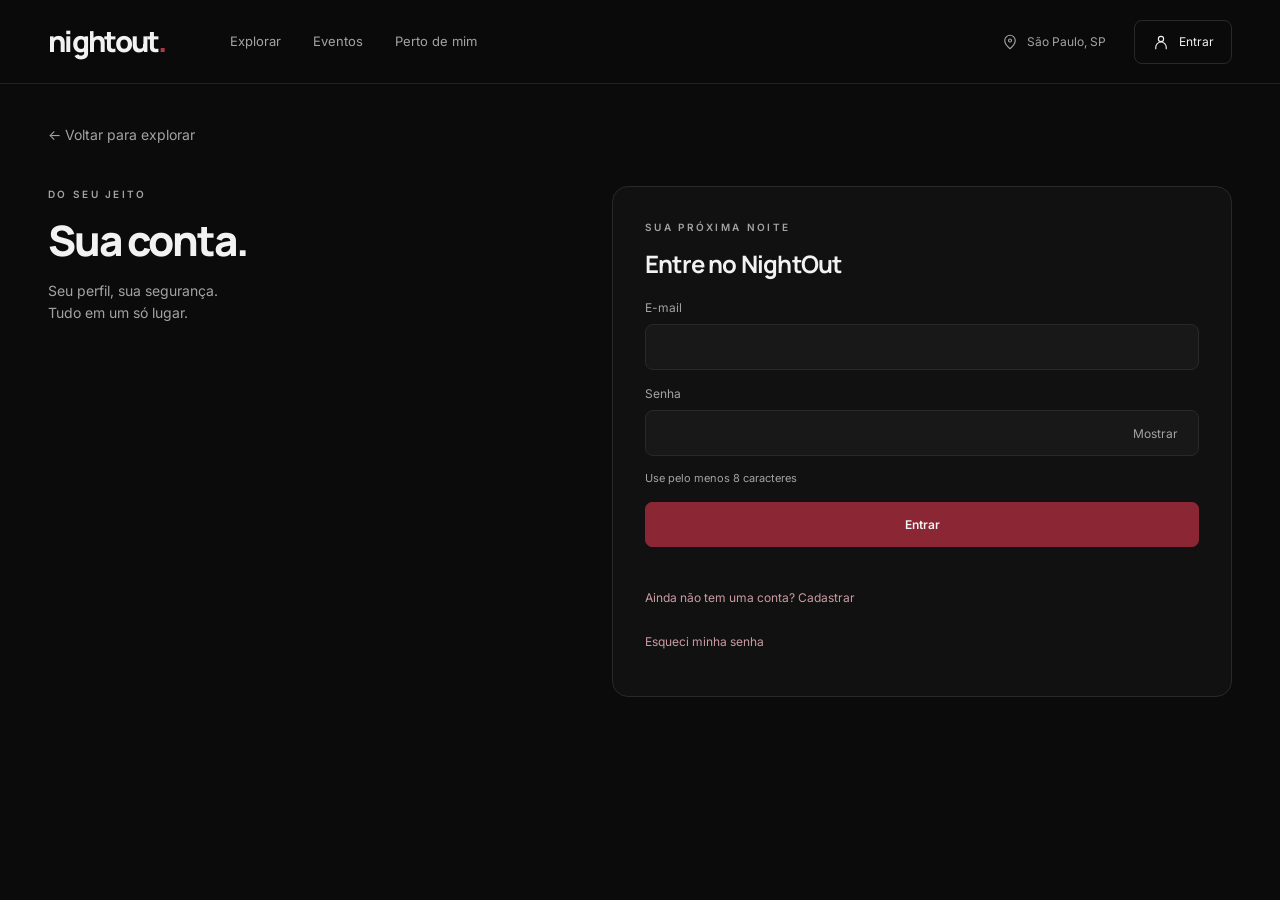
==== conta.html @ 7b86a0b1 "login(toTest)" ====
<!DOCTYPE html>
<html lang="pt-BR">
<head>
    <meta charset="UTF-8">
    <meta name="viewport" content="width=device-width, initial-scale=1.0">
    <title>Minha conta — NightOut</title>
    <link rel="preconnect" href="https://fonts.googleapis.com">
    <link rel="preconnect" href="https://fonts.gstatic.com" crossorigin>
    <link href="https://fonts.googleapis.com/css2?family=Inter:wght@400;500;600&family=Manrope:wght@500;600;700;800&display=swap" rel="stylesheet">
    <link rel="icon" type="image/svg+xml" href="/assets/favicon.svg">
    <link rel="stylesheet" href="/styles/styles.css">
    <link rel="stylesheet" href="/styles/auth.css">
    <script defer src="/js/components.js"></script>
    <script defer src="/js/account-navigation.js"></script>
    <script defer src="/js/auth.js"></script>
    <script defer src="/js/recovery.js"></script>
    <script defer src="/js/account-settings.js"></script>
</head>
<body data-settings-page>
    <header id="header"></header>
    <main class="settings-page container">
        <a class="settings-home" href="/">← Voltar para explorar</a>
        <div class="settings-layout">
            <aside><span class="eyebrow">DO SEU JEITO</span><h1>Sua conta.</h1><p>Seu perfil, sua segurança.<br>Tudo em um só lugar.</p></aside>
            <section class="settings-card" aria-labelledby="account-title"><div class="account-content"></div></section>
        </div>
    </main>
    <dialog id="account-dialog" aria-label="Conta"></dialog>
</body>
</html>
---- styles/styles.css ----
:root{
    color-scheme:dark;
    --bg:#0b0b0b;
    --secondary:#121212;
    --card:#181818;
    --hover:#1f1f1f;
    --border:#292929;
    --text:#f2f2f2;
    --muted:#a3a3a3;
    --dim:#737373;
    --wine:#8b2635;
    --wine-dark:#6e1e2e;
    --accent:#b03a48;
    --heading:Manrope,Arial,sans-serif;
    --body:Inter,Arial,sans-serif}

*{
    box-sizing:border-box
}
html{
    scroll-behavior:smooth;
    scroll-padding-top:100px
}
body{
    margin:0;
    background:var(--bg);
    color:var(--text);
    font:14px/1.6 var(--body)
}
button,input,select{
    font:inherit
}
button,a{
    touch-action:manipulation;
    -webkit-tap-highlight-color:transparent
}
button{
    cursor:pointer;
    color:inherit;
    border:0;
    background:none
}
button:disabled{
    cursor:default;
    opacity:.5
}
a{
    color:inherit;
    text-decoration:none
}
button,a{
    transition:background .2s,color .2s,transform .2s,border-color .2s
}
button:focus-visible,a:focus-visible,input:focus-visible,select:focus-visible{
    outline:2px solid #c77480;
    outline-offset:4px
}
h1,h2,h3,p{
    margin:0
}
h1,h2,h3{
    font-family:var(--heading)
}
img{
    display:block;
    object-fit:cover;
    max-width:100%
}
svg{
    flex-shrink:0;
    vertical-align:middle
}
.container{
    width:min(1240px,calc(100% - 96px));
    margin-inline:auto
}
.skip{
    position:fixed;
    top:-100px;
    z-index:100;
    padding:12px;
    background:var(--wine)
}
.skip:focus{
    top:10px
}
.sr-only{
    position:absolute;
    width:1px;
    height:1px;
    padding:0;
    overflow:hidden;
    clip:rect(0,0,0,0)
}
[hidden]{
    display:none!important
}
header{
    height:84px;
    border-bottom:1px solid #222;
    background:#0b0b0bf5;
    position:sticky;
    top:0;
    z-index:10
}
.header-inner{
    height:100%;
    display:flex;
    align-items:center;
    gap:64px
}
.logo{
    font-family:var(--heading);
    font-weight:800;
    letter-spacing:-1.7px;
    font-size:29px;
    line-height:1
}
.logo>span{
    color:var(--accent)
}
nav{
    display:flex;
    align-self:stretch;
    gap:32px
}
nav a{
    position:relative;
    display:flex;
    align-items:center;
    color:var(--muted);
    font-size:13px
}
nav a.active,nav a:hover{
    color:var(--text)
}
nav a.active:after{
    content:'';
    position:absolute;
    bottom:0;
    left:0;
    right:0;
    height:2px;
    background:var(--wine)
}
.header-right{
    margin-left:auto;
    display:flex;
    align-items:center;
    gap:28px
}
.city{
    display:flex;
    gap:8px;
    align-items:center;
    color:var(--muted);
    font-size:12px
}
.login{
    display:flex;
    gap:9px;
    align-items:center;
    font-size:12px;
    border:1px solid var(--border);
    padding:10px 17px;
    border-radius:8px;
    min-height:44px
}
.hero{
    position:relative;
    display:grid;
    grid-template-columns:1.15fr 1fr;
    min-height:465px;
    align-items:center;
    padding-block:58px 56px;
    gap:38px
}
.hero-copy{
    z-index:1
}
.eyebrow{
    font-size:10px;
    font-weight:600;
    letter-spacing:2.3px;
    color:var(--muted);
    display:flex;
    align-items:center;
    gap:10px
}
h1{
    font-size:clamp(36px,3.65vw,54px);
    line-height:1.18;
    letter-spacing:-2px;
    font-weight:800;
    margin:23px 0 18px
}
h1 em{
    color:#bd7a85;
    font-style:normal
}
.hero-copy>p{
    color:var(--muted);
    font-size:14px;
    line-height:1.8
}
.search-bar{
    display:flex;
    align-items:center;
    gap:13px;
    border:1px solid #363030;
    background:var(--card);
    border-radius:10px;
    padding:7px 7px 7px 17px;
    margin-top:29px;
    position:relative;
    width:calc(100% + 45px)
}
.search-bar>span{
    color:var(--dim)
}
.search-bar input{
    width:100%;
    min-width:0;
    background:none;
    border:0;
    color:var(--text);
    outline-offset:0;
    font-size:12px
}
.search-bar input::placeholder{
    color:var(--muted)
}
.primary{
    display:inline-flex;
    align-items:center;
    justify-content:center;
    gap:18px;
    padding:12px 19px;
    border:1px solid var(--wine);
    border-radius:7px;
    min-height:44px;
    font-weight:600;
    font-size:12px;
    white-space:nowrap;
    background:var(--wine)
}
.primary:hover:not(:disabled){
    background:var(--accent);
    border-color:var(--accent)
}
.quick-filters{
    display:flex;
    gap:7px;
    margin-top:14px;
    overflow-x:auto;
    scrollbar-width:thin
}
.chip{
    border:1px solid var(--border);
    border-radius:6px;
    color:var(--muted);
    font-size:11px;
    min-height:35px;
    padding:6px 12px;
    white-space:nowrap
}
.chip:hover{
    background:var(--hover);
    color:var(--text)
}
.chip.selected{
    background:#6e1e2e55;
    border-color:#6e1e2e;
    color:#efd9dd
}
.hero-art{
    position:relative;
    height:344px;
    align-self:center;
    overflow:hidden;
    border-radius:4px 12px 12px 4px
}
.hero-art>img{
    width:100%;
    height:100%;
    filter:saturate(.45) brightness(.57);
    object-position:60% 50%
}
.hero-art:after{
    content:'';
    position:absolute;
    inset:0;
    background:linear-gradient(90deg,#0b0b0b,transparent 45%),linear-gradient(0deg,#0b0b0bd9,transparent 50%)
}
.photo-caption{
    position:absolute;
    bottom:29px;
    right:24px;
    font-size:9px;
    letter-spacing:1.7px;
    z-index:1
}
.photo-caption:before{
    content:'';
    display:inline-block;
    width:5px;
    height:5px;
    border-radius:50%;
    background:var(--accent);
    margin-right:8px
}
.photo-top{
    position:absolute;
    right:20px;
    top:18px;
    font-size:8px;
    letter-spacing:2px;
    color:#b7b1ae;
    z-index:1
}
.section{
    padding-top:42px;
    margin-bottom:14px;
    scroll-margin-top:12px
}
.events-section{
    border-top:1px solid var(--border);
    padding-top:33px
}
.section-header{
    display:flex;
    align-items:center;
    justify-content:space-between;
    gap:20px;
    margin-bottom:25px
}
h2{
    font-size:24px;
    letter-spacing:-.8px;
    font-weight:700
}
.section-header p{
    color:var(--muted);
    font-size:12px;
    margin-top:4px
}
.section-label{
    color:var(--dim);
    font-size:9px;
    letter-spacing:1.6px
}
.live-label{
    display:flex;
    align-items:center;
    gap:8px;
    font-size:9px;
    letter-spacing:1.5px;
    color:#bba7aa
}
.live-label>i{
    width:5px;
    height:5px;
    border-radius:50%;
    background:var(--accent)
}
.live-label small{
    font-size:8px;
    letter-spacing:.6px;
    color:var(--dim);
    margin-left:5px
}
.toolbar{
    display:flex;
    align-items:center;
    justify-content:space-between;
    margin-top:-4px;
    margin-bottom:22px;
    gap:15px
}
.categories{
    display:flex;
    gap:7px;
    overflow-x:auto
}
.category{
    font-size:12px;
    color:var(--muted);
    padding:9px 16px;
    border-radius:6px;
    white-space:nowrap;
    min-height:40px
}
.category.selected{
    background:#242424;
    color:var(--text)
}
.category:hover{
    color:var(--text)
}
.filter-toggle{
    display:flex;
    align-items:center;
    gap:8px;
    border:1px solid var(--border);
    border-radius:7px;
    padding:0 13px;
    white-space:nowrap;
    min-height:38px;
    color:var(--muted);
    font-size:12px
}
.filter-panel{
    display:flex;
    gap:16px;
    flex-wrap:wrap;
    background:var(--secondary);
    padding:20px;
    border:1px solid var(--border);
    border-radius:10px;
    margin-bottom:22px
}
.filter-panel label{
    display:flex;
    flex-direction:column;
    gap:6px;
    color:var(--muted);
    font-size:12px;
    flex:1 1 160px
}
.filter-panel select{
    min-height:42px;
    background:var(--card);
    border:1px solid var(--border);
    border-radius:6px;
    color:var(--text);
    padding:8px;
    width:100%
}
.filter-panel label.check{
    flex-direction:row;
    align-items:center;
    flex-basis:200px
}
.check input{
    accent-color:var(--wine);
    width:17px;
    height:17px
}
.filter-panel>button{
    min-height:44px;
    font-size:12px
}
.event-grid{
    display:grid;
    grid-template-columns:repeat(4,minmax(0,1fr));
    gap:20px
}
.event-card{
    background:var(--card);
    border:1px solid var(--border);
    border-radius:12px;
    overflow:hidden;
    transition:transform .2s,background .2s
}
.event-card:hover{
    transform:translateY(-4px);
    background:var(--hover)
}
.card-image{
    width:100%;
    height:176px;
    position:relative;
    display:block;
    padding:0;
    overflow:hidden;
    text-align:left
}
.card-image:after{
    content:'';
    position:absolute;
    inset:0;
    background:linear-gradient(transparent 50%,#0009)
}
.card-image img{
    width:100%;
    height:100%;
    filter:saturate(.5) brightness(.77);
    transition:transform .25s
}
.event-card:hover .card-image img{
    transform:scale(1.035)
}
.badge{
    position:absolute;
    top:12px;
    left:12px;
    display:inline-flex;
    gap:6px;
    align-items:center;
    background:#101010e6;
    border:1px solid #ffffff19;
    border-radius:4px;
    padding:4px 7px;
    font-size:8px;
    font-weight:600;
    letter-spacing:.6px;
    text-transform:uppercase;
    z-index:1
}
.badge>i{
    width:4px;
    height:4px;
    background:#b17b83;
    border-radius:50%
}
.badge.wine{
    background:var(--wine-dark)
}
.image-category{
    position:absolute;
    bottom:12px;
    left:16px;
    color:#dedada;
    font-size:9px;
    z-index:1
}
.card-body{
    padding:17px 17px 0
}
.venue-line{
    display:flex;
    justify-content:space-between;
    gap:4px;
    color:var(--muted);
    font-size:10px
}
.venue-line>span{
    color:var(--dim);
    white-space:nowrap
}
.card-body h3{
    font-size:16px;
    letter-spacing:-.4px;
    margin:6px 0 3px;
    line-height:1.4
}
.card-body h3 button{
    padding:0;
    text-align:left;
    font:inherit
}
.card-location{
    color:var(--muted);
    font-size:11px
}
.card-time,.card-artist{
    color:var(--muted);
    display:flex;
    align-items:center;
    gap:7px;
    font-size:10px;
    margin-top:14px
}
.card-time svg,.card-artist svg{
    width:13px;
    height:13px;
    color:var(--dim)
}
.card-artist{
    margin-top:7px;
    color:#c5c5c5
}
.card-bottom{
    display:flex;
    justify-content:space-between;
    align-items:center;
    gap:8px;
    margin:21px 0 15px
}
.occupancy{
    display:flex;
    gap:7px;
    align-items:center;
    font-size:9px;
    color:var(--muted)
}
.bars{
    display:flex;
    gap:3px;
    align-items:flex-end;
    height:11px
}
.bars i{
    width:3px;
    height:5px;
    background:#363636;
    border-radius:1px
}
.bars i:nth-child(2){
    height:7px
}
.bars i:nth-child(3){
    height:9px
}
.bars i:nth-child(4){
    height:11px
}
.bars .filled{
    background:#a17b81
}
.price{
    font-size:14px;
    font-weight:600;
    text-align:right
}
.price small{
    display:block;
    font-size:8px;
    color:var(--dim);
    font-weight:400
}
.card-action{
    display:flex;
    width:100%;
    align-items:center;
    justify-content:space-between;
    min-height:45px;
    border-top:1px solid var(--border);
    color:#cc9ba3;
    font-size:10px;
    font-weight:500
}
.card-action:hover{
    color:var(--text)
}
.card-action svg{
    width:15px
}
.muted-event .card-image{
    opacity:.5
}
.empty-state{
    grid-column:1/-1;
    padding:60px 20px;
    text-align:center;
    border:1px dashed var(--border);
    border-radius:12px;
    color:var(--muted)
}
.empty-state h3{
    color:var(--text);
    margin:12px
}
.empty-state button{
    margin-top:20px
}
.nearby-grid{
    display:grid;
    grid-template-columns:repeat(3,minmax(0,1fr));
    gap:16px
}
.nearby-card{
    display:flex;
    gap:15px;
    text-align:left;
    border:1px solid var(--border);
    background:var(--secondary);
    padding:12px;
    border-radius:10px;
    align-items:center
}
.nearby-card:hover{
    background:var(--hover);
    transform:translateY(-3px)
}
.nearby-card>img{
    width:83px;
    height:105px;
    border-radius:6px;
    filter:saturate(.45) brightness(.8)
}
.nearby-content{
    display:flex;
    flex-direction:column;
    min-width:0;
    flex:1
}
.nearby-top{
    display:flex;
    align-items:center;
    justify-content:space-between;
    font-size:9px;
    color:var(--muted);
    gap:6px
}
.nearby-top small{
    font-size:8px;
    color:#c3919a
}
.nearby-content strong{
    font:700 13px var(--heading);
    margin:7px 0 4px
}
.nearby-content>span:nth-of-type(2){
    font-size:9px;
    color:var(--muted)
}
.nearby-content b{
    font-size:11px;
    margin-top:8px;
    font-weight:500
}
.nearby-card>svg{
    width:13px;
    color:var(--dim)
}
.location-note{
    color:var(--dim);
    font-size:9px;
    margin-top:12px
}
#upcoming-list{
    border-top:1px solid var(--border)
}
.upcoming-row{
    display:flex;
    gap:25px;
    align-items:center;
    width:100%;
    padding:20px 8px;
    text-align:left;
    border-bottom:1px solid var(--border)
}
.upcoming-row:hover{
    background:var(--secondary)
}
.date-block{
    width:45px;
    flex-shrink:0;
    display:flex;
    flex-direction:column;
    align-items:center;
    line-height:1.3;
    border-left:2px solid var(--wine-dark);
    padding-left:10px
}
.date-block small{
    font-size:8px;
    letter-spacing:1px;
    color:var(--muted)
}
.date-block strong{
    font:700 24px var(--heading)
}
.upcoming-row>img{
    height:59px;
    width:82px;
    border-radius:6px;
    filter:saturate(.45) brightness(.8)
}
.upcoming-name{
    display:flex;
    flex-direction:column;
    gap:5px;
    flex:1
}
.upcoming-name strong{
    font:700 14px var(--heading)
}
.upcoming-name>span{
    font-size:11px;
    color:var(--muted)
}
.upcoming-artist{
    width:25%;
    font-size:11px;
    color:var(--muted)
}
.upcoming-price{
    text-align:right;
    font-size:13px;
    min-width:90px;
    margin-right:20px
}
.upcoming-price small{
    display:block;
    font-size:9px;
    color:var(--dim);
    margin-top:4px
}
.upcoming-row>svg{
    color:var(--muted);
    width:16px
}
.artist-grid{
    display:grid;
    grid-template-columns:repeat(5,1fr);
    gap:26px;
    padding-top:6px
}
.artist-card{
    display:flex;
    flex-direction:column;
    align-items:center;
    padding:0 0 10px
}
.artist-card img{
    width:112px;
    height:112px;
    border-radius:50%;
    filter:grayscale(1) brightness(.75);
    margin-bottom:17px;
    border:1px solid var(--border);
    transition:filter .2s,transform .2s
}
.artist-card:hover img{
    filter:grayscale(.3);
    transform:translateY(-3px)
}
.artist-card strong{
    font:600 12px var(--heading);
    text-align:center
}
.artist-card>span{
    font-size:10px;
    color:var(--dim);
    margin-top:4px
}
#footer{
    position:relative;
    padding-top:32px
}
#footer::before{
    content:'';
    position:absolute;
    top:32px;
    left:0;
    width:100%;
    border-top:1px solid #363636
}
.footer-top{
    display:flex;
    align-items:center;
    gap:25px;
    padding:37px 0 26px
}
.footer-top .logo{
    font-size:22px
}
.footer-top>span{
    font-size:10px;
    color:var(--dim)
}
.footer-top>a:last-child{
    margin-left:auto;
    font-size:10px;
    color:var(--muted)
}
.footer-top svg{
    width:13px;
    margin-left:9px
}
.footer-bottom{
    display:flex;
    justify-content:space-between;
    gap:15px;
    padding:0 0 27px;
    color:var(--dim);
    font-size:9px
}
.dialog-open{
    overflow:hidden
}
dialog{
    padding:0;
    border:1px solid var(--border);
    border-radius:16px;
    background:var(--secondary);
    color:var(--text);
    width:min(820px,calc(100% - 32px));
    max-height:90dvh;
    overscroll-behavior:contain
}
dialog::backdrop{
    background:#000c
}
.dialog-close{
    position:absolute;
    right:15px;
    top:15px;
    z-index:2;
    width:44px;
    height:44px;
    display:grid;
    place-items:center;
    border:1px solid #ffffff35;
    background:#121212df;
    border-radius:50%
}
.detail-cover{
    width:100%;
    height:235px;
    filter:saturate(.4) brightness(.7)
}
.detail-content{
    padding:30px
}
.detail-content h2{
    font-size:30px;
    margin:9px 0
}
.detail-content>p{
    color:var(--muted)
}
.detail-facts{
    display:grid;
    grid-template-columns:repeat(3,1fr);
    gap:20px;
    border-block:1px solid var(--border);
    padding:22px 0;
    margin:23px 0
}
.detail-facts>div{
    display:flex;
    flex-direction:column;
    gap:7px;
    font-size:12px
}
.detail-facts small{
    font-size:9px;
    color:var(--dim);
    letter-spacing:1px
}
.detail-facts>div>span{
    color:var(--muted)
}
.detail-columns{
    display:grid;
    grid-template-columns:1fr 1fr;
    gap:30px
}
.detail-columns h3{
    font-size:15px;
    margin-bottom:10px
}
.detail-columns p{
    font-size:12px;
    color:var(--muted);
    margin-bottom:21px
}
.map-placeholder{
    height:120px;
    display:flex;
    flex-direction:column;
    align-items:center;
    justify-content:center;
    gap:4px;
    border:1px solid var(--border);
    background:repeating-linear-gradient(30deg,transparent,transparent 34px,#252525 35px,#252525 36px),#161616;
    border-radius:8px;
    font-size:12px
}
.map-placeholder>span{
    font-size:9px;
    color:var(--muted)
}
.detail-booking{
    display:flex;
    justify-content:space-between;
    align-items:center;
    border-top:1px solid var(--border);
    margin-top:25px;
    padding-top:22px;
    gap:15px
}
.detail-booking small{
    display:block;
    color:var(--muted);
    font-size:10px
}
.detail-booking strong{
    font-size:23px
}
.detail-content .demo-note{
    font-size:10px;
    margin-top:16px;
    color:var(--dim)
}
#booking-message{
    font-size:12px;
    margin-top:14px;
    color:#d9adb5
}
.account-content{
    padding:60px 35px 35px
}
.account-content h2{
    margin:14px 0
}
.account-content p{
    color:var(--muted);
    margin-bottom:20px;
    max-width:500px
}
#account-dialog{
    max-width:570px
}
@media(min-width:1450px){
    .hero{
        min-height:490px
    }
    .hero-art{
        height:365px
    }
    .card-image{
        height:190px
    }
}
@media(max-width:1100px){
    .container{
        width:calc(100% - 56px)
    }
    .header-inner{
        gap:35px
    }
    .header-right{
        gap:15px
    }
    .city{
        font-size:10px
    }
    .hero{
        gap:20px
    }
    .hero h1{
        font-size:42px
    }
    .chip{
        padding-inline:9px;
        font-size:10px
    }
    .event-grid{
        gap:14px
    }
    .card-body{
        padding:14px 12px 0
    }
    .card-body h3{
        font-size:14px
    }
    .card-image{
        height:150px
    }
    .nearby-card{
        gap:10px
    }
    .nearby-card>img{
        width:65px;
        height:100px
    }
    .nearby-card>svg{
        display:none
    }
    .nearby-top{
        font-size:8px
    }
    .nearby-content strong{
        font-size:12px
    }
}
@media(max-width:850px){
    .header-inner{
        gap:28px
    }
    .city{
        display:none
    }
    nav{
        gap:24px
    }
    .hero{
        grid-template-columns:1.3fr 1fr;
        padding-block:40px
    }
    .hero h1{
        font-size:38px
    }
    .hero-art{
        height:335px
    }
    .hero-copy>p{
        font-size:12px
    }
    .search-bar{
        width:calc(100% + 70px)
    }
    .quick-filters{
        width:calc(100% + 70px)
    }
    .eyebrow{
        font-size:8px
    }
    .photo-caption{
        font-size:7px;
        right:14px;
        bottom:18px
    }
    .event-grid{
        grid-template-columns:repeat(2,minmax(0,1fr));
        gap:20px
    }
    .card-image{
        height:210px
    }
    .card-body{
        padding:18px 18px 0
    }
    .card-body h3{
        font-size:18px
    }
    .card-time,.card-artist,.card-location{
        font-size:12px
    }
    .venue-line{
        font-size:11px
    }
    .card-action{
        font-size:12px;
        min-height:48px
    }
    .occupancy{
        font-size:10px
    }
    .nearby-grid{
        grid-template-columns:1fr
    }
    .nearby-card>img{
        height:85px;
        width:100px
    }
    .nearby-content strong{
        font-size:14px
    }
    .nearby-top{
        font-size:10px;
        justify-content:flex-start;
        gap:15px
    }
    .nearby-content>span:nth-of-type(2){
        font-size:11px
    }
    .nearby-card>svg{
        display:block
    }
    .upcoming-artist{
        display:none
    }
    .artist-card img{
        width:90px;
        height:90px
    }
    .artist-grid{
        gap:15px
    }
    .live-label small{
        display:none
    }
}
@media(max-width:580px){
    .container{
        width:calc(100% - 36px)
    }
    header{
        height:70px
    }
    .header-inner{
        gap:20px;
        position:relative
    }
    .logo{
        font-size:26px
    }
    .header-right{
        gap:0
    }
    .login{
        padding:0 12px;
        min-height:44px
    }
    header nav{
        position:absolute;
        top:70px;
        left:-18px;
        right:-18px;
        height:45px;
        justify-content:center;
        gap:36px;
        background:#0b0b0b;
        border-bottom:1px solid var(--border)
    }
    header nav a{
        font-size:12px
    }
    html{
        scroll-padding-top:130px
    }
    .hero{
        display:block;
        padding-top:85px;
        padding-bottom:30px;
        min-height:auto;
        isolation:isolate
    }
    .hero-copy{
        position:relative
    }
    .hero h1{
        font-size:40px;
        letter-spacing:-1.8px;
        margin-top:19px
    }
    .hero-copy>p{
        font-size:12px
    }
    .hero-art{
        position:absolute;
        top:50px;
        right:-18px;
        width:52%;
        height:240px;
        z-index:-1;
        opacity:.35;
        border-radius:0
    }
    .hero-art:after{
        background:linear-gradient(90deg,#0b0b0b,transparent),linear-gradient(0deg,#0b0b0b,transparent)
    }
    .photo-caption,.photo-top{
        display:none
    }
    .search-bar{
        width:100%;
        margin-top:26px;
        padding-left:12px;
        gap:9px
    }
    .search-bar input{
        font-size:11px
    }
    .search-bar .primary{
        padding:11px 13px;
        gap:8px
    }
    .search-bar .primary svg{
        display:none
    }
    .quick-filters{
        width:100%;
        gap:7px;
        padding-bottom:3px
    }
    .chip{
        min-height:44px;
        padding-inline:12px;
        font-size:10px
    }
    .section{
        padding-top:28px
    }
    .section-header{
        gap:12px;
        margin-bottom:20px
    }
    h2{
        font-size:21px
    }
    .section-header p{
        font-size:11px;
        max-width:240px
    }
    .live-label{
        font-size:0;
        gap:0
    }
    .live-label>i{
        width:7px;
        height:7px
    }
    .section-label{
        font-size:8px;
        max-width:75px;
        overflow-wrap:anywhere;
        text-align:right
    }
    .toolbar{
        align-items:flex-start;
        gap:9px
    }
    .categories{
        gap:2px
    }
    .category{
        font-size:11px;
        padding:10px;
        min-height:44px
    }
    .filter-toggle{
        font-size:0;
        gap:0;
        padding:0 10px;
        min-height:44px
    }
    .filter-toggle #filter-count{
        font-size:10px;
        margin-left:4px
    }
    .event-grid{
        grid-template-columns:1fr;
        gap:20px
    }
    .card-image{
        height:220px
    }
    .card-body h3{
        font-size:20px
    }
    .card-bottom{
        margin-top:20px
    }
    .price{
        font-size:17px
    }
    .price small{
        font-size:10px
    }
    .card-action{
        min-height:50px
    }
    .badge{
        font-size:9px
    }
    .image-category{
        font-size:11px
    }
    .card-body{
        padding-inline:20px
    }
    .venue-line{
        font-size:12px
    }
    .card-time,.card-artist{
        display:inline-flex;
        margin-top:12px;
        margin-right:15px;
        font-size:11px
    }
    .card-location{
        font-size:12px
    }
    .occupancy{
        font-size:11px
    }
    .nearby-card>img{
        width:85px
    }
    .upcoming-row{
        gap:13px;
        padding:17px 0
    }
    .upcoming-row>img{
        width:50px;
        height:55px
    }
    .date-block{
        width:34px;
        padding-left:6px
    }
    .date-block strong{
        font-size:22px
    }
    .upcoming-name strong{
        font-size:12px
    }
    .upcoming-name>span{
        font-size:10px
    }
    .district-extra{
        display:none
    }
    .upcoming-price{
        font-size:12px;
        min-width:55px;
        margin-right:0
    }
    .upcoming-row>svg{
        display:none
    }
    .artist-grid{
        grid-template-columns:repeat(3,1fr);
        row-gap:24px
    }
    .artist-card img{
        width:80px;
        height:80px;
        margin-bottom:12px
    }
    .artist-card strong{
        font-size:11px
    }
    .artist-card>span{
        font-size:9px
    }
    .footer-top{
        flex-wrap:wrap;
        gap:15px;
        padding-top:28px
    }
    .footer-top>a:last-child{
        margin-left:0;
        width:100%
    }
    .footer-bottom{
        flex-wrap:wrap;
        font-size:8px;
        gap:10px
    }
    .footer-bottom>span:last-child{
        width:100%
    }
    .detail-content{
        padding:22px
    }
    .detail-content h2{
        font-size:26px
    }
    .detail-cover{
        height:185px
    }
    .detail-facts{
        grid-template-columns:1fr 1fr
    }
    .detail-columns{
        grid-template-columns:1fr;
        gap:10px
    }
    .detail-booking{
        flex-wrap:wrap
    }
    .detail-booking .primary{
        flex:1;
        white-space:normal
    }
    .detail-facts strong{
        font-size:11px
    }
    .account-content{
        padding-inline:24px
    }
    .account-content h2{
        font-size:24px
    }
}
@media(prefers-reduced-motion:reduce){
    html{
        scroll-behavior:auto
    }
    *,*:before,*:after{
        transition:none!important;
        animation:none!important
    }
}

.location-state{
    grid-column:1/-1;
    display:flex;
    align-items:center;
    gap:20px;
    padding:28px;
    background:var(--secondary);
    border:1px solid var(--border);
    border-radius:12px
}
.location-state>svg{
    width:28px;
    height:28px;
    color:var(--muted)
}
.location-state>div{
    flex:1
}
.location-state h3{
    font-size:16px;
    margin-bottom:6px
}
.location-state p{
    color:var(--muted);
    font-size:12px;
    max-width:650px
}
.location-locked,.chip[aria-disabled="true"]{
    color:var(--dim)
}
.chip svg,header nav a svg{
    width:14px;
    height:14px;
    margin-right:6px
}
select:disabled{
    opacity:.5;
    cursor:not-allowed
}
@media(max-width:580px){
    .location-state{
        flex-wrap:wrap;
        padding:20px;
        gap:14px
    }
    .location-state>div{
        flex-basis:calc(100% - 42px)
    }
    .location-state .primary{
        width:100%
    }
    .city{
        display:none
    }
}
---- styles/auth.css ----
.auth-form{
    display:flex;
    flex-direction:column;
    gap:14px
}
.login span{
    display:block;
    max-width:140px;
    overflow:hidden;
    text-overflow:ellipsis;
    white-space:nowrap
}
.auth-form label{
    display:flex;
    flex-direction:column;
    gap:7px;
    font-size:12px;
    color:var(--muted)
}
.auth-form input{
    width:100%;
    min-height:46px;
    padding:10px 12px;
    border:1px solid var(--border);
    border-radius:8px;
    background:var(--card);
    color:var(--text)
}
.auth-form small{
    color:var(--muted);
    font-size:11px
}
.account-content #auth-message{
    font-size:12px;
    color:var(--muted);
    margin:0;
    overflow-wrap:anywhere
}
.account-content h2,.account-content>p{
    overflow-wrap:anywhere
}
.auth-switch{
    padding:0;
    min-height:44px;
    margin-top:15px;
    color:#cc9ba3;
    font-size:12px
}
.account-actions{
    display:flex;
    flex-wrap:wrap;
    gap:12px;
    margin-bottom:14px
}
.account-ok{
    background:var(--text);
    border-color:var(--text);
    color:var(--wine);
    min-width:76px
}
.account-ok:hover:not(:disabled){
    background:var(--accent);
    border-color:var(--accent);
    color:var(--text)
}

.password-field{
    position:relative;
    display:block
}
.password-field input{
    padding-right:90px
}
.password-toggle{
    position:absolute;
    right:6px;
    top:6px;
    min-height:34px;
    min-width:76px;
    padding:0 12px;
    border-radius:7px;
    color:var(--muted);
    font-size:12px
}
.password-toggle:hover{
    background:var(--hover);
    color:var(--text)
}

.recovery-link{
    display:block;
    margin-top:0
}

.recovery-actions{
    display:flex;
    flex-wrap:wrap;
    gap:8px 24px;
    margin-top:15px
}
.recovery-actions .auth-switch{
    margin-top:0
}

.account-menu{
    display:grid;
    gap:8px;
    margin:20px 0
}
.account-menu button{
    text-align:left;
    min-height:44px;
    padding:10px 14px;
    border:1px solid var(--border);
    border-radius:8px
}
.account-menu button:hover{
    background:var(--hover)
}
.account-menu .danger-link{
    color:#da9ca7
}
.verification-notice{
    display:flex;
    flex-wrap:wrap;
    align-items:center;
    gap:4px 16px;
    margin:0 0 18px;
    padding:12px;
    border:1px solid var(--border);
    border-radius:8px;
    color:var(--muted);
    font-size:12px
}
.verification-notice .auth-switch{
    margin-top:0
}
.account-content .verification-status{
    font-size:12px;
    color:var(--muted)
}
.account-content .account-email{
    overflow-wrap:anywhere
}

.account-anchor{
    position:relative
}
.account-dropdown{
    position:absolute;
    top:calc(100% + 12px);
    right:0;
    z-index:100;
    width:260px;
    max-width:calc(100vw - 36px);
    padding:12px;
    border:1px solid var(--border);
    border-radius:12px;
    background:#151515;
    box-shadow:0 14px 36px #0005
}
.account-dropdown[hidden]{
    display:none
}
.account-dropdown strong{
    display:block;
    padding:10px 12px 14px;
    overflow-wrap:anywhere;
    border-bottom:1px solid var(--border);
    margin-bottom:6px
}
.account-dropdown a,.account-dropdown button{
    display:block;
    width:100%;
    padding:12px;
    text-align:left;
    border-radius:7px;
    font-size:13px
}
.account-dropdown a:hover,.account-dropdown button:hover{
    background:var(--hover)
}
.account-dropdown p:empty{
    display:none
}
.account-dropdown p{
    padding:8px 12px;
    font-size:12px;
    color:var(--muted)
}
.settings-page{
    padding-top:40px;
    padding-bottom:80px
}
.settings-home{
    display:inline-block;
    color:var(--muted);
    margin-bottom:40px
}
.settings-layout{
    display:grid;
    grid-template-columns:minmax(180px,1fr) minmax(0,620px);
    gap:60px;
    align-items:start
}
.settings-layout h1{
    font-size:42px;
    margin:14px 0
}
.settings-layout aside p{
    color:var(--muted)
}
.settings-card{
    border:1px solid var(--border);
    border-radius:16px;
    background:#111;
    min-width:0
}
.settings-card .account-content{
    padding:32px
}
.settings-card .account-content h2{
    margin-top:10px
}
@media(max-width:700px){
    .settings-layout{
        grid-template-columns:minmax(0,1fr);
        gap:28px
    }
    .settings-card .account-content{
        padding:24px
    }
    .settings-home{
        margin-bottom:28px
    }
}
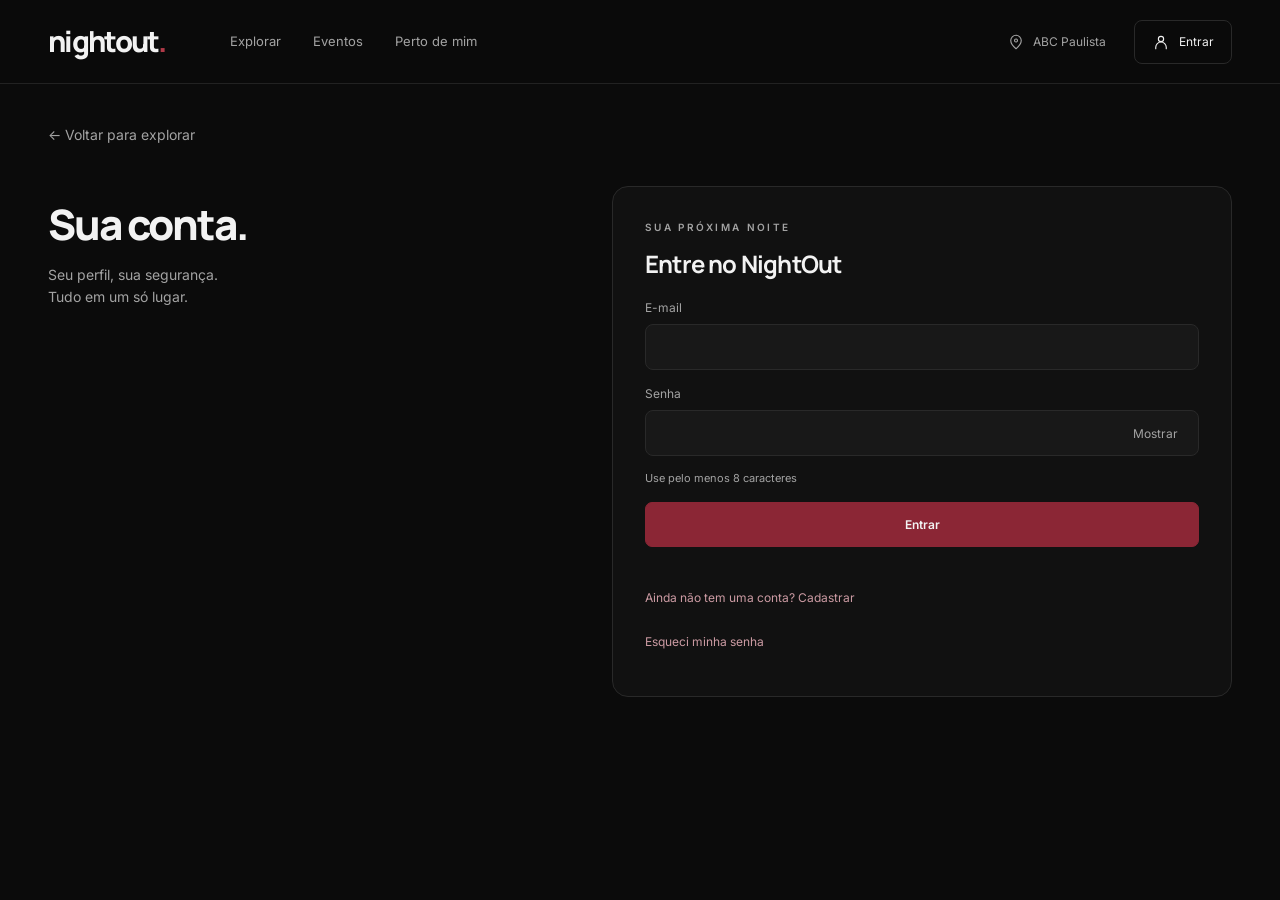
==== commit 9f52920a: "toStudy" ====
--- a/conta.html
+++ b/conta.html
@@ -21,10 +21,10 @@
     <main class="settings-page container">
         <a class="settings-home" href="/">← Voltar para explorar</a>
         <div class="settings-layout">
-            <aside><span class="eyebrow">DO SEU JEITO</span><h1>Sua conta.</h1><p>Seu perfil, sua segurança.<br>Tudo em um só lugar.</p></aside>
+            <aside><h1>Sua conta.</h1><p>Seu perfil, sua segurança.<br>Tudo em um só lugar.</p></aside>
             <section class="settings-card" aria-labelledby="account-title"><div class="account-content"></div></section>
         </div>
     </main>
     <dialog id="account-dialog" aria-label="Conta"></dialog>
 </body>
-</html>+</html>
--- a/styles/styles.css
+++ b/styles/styles.css
@@ -475,6 +475,26 @@
     overflow:hidden;
     text-align:left
 }
+.place-art{background:radial-gradient(ellipse at 80% 10%,#54263055,transparent 70%),#171717}
+.place-art.has-place-photo .place-symbol{position:absolute;inset:0}
+.place-art.has-place-photo img{position:relative;z-index:0;object-fit:cover}
+.place-art.has-place-photo:after{z-index:0;pointer-events:none}
+.catalog-pagination{display:flex;flex-direction:column;align-items:center;gap:14px;margin-top:28px}
+.catalog-pagination p{font-size:12px;color:var(--muted)}
+.place-symbol{display:grid;place-items:center;height:100%;color:#ad777f}
+.place-symbol svg{width:52px;height:52px;stroke-width:1}
+.place-art .badge,.place-art .image-category{z-index:1}
+.place-address{font-size:12px;line-height:1.6;color:var(--muted);min-height:58px;margin:14px 0}
+.place-mini{display:grid;place-items:center;width:50px;height:70px;background:#24191c;border-radius:8px;flex-shrink:0}
+.hours-table{width:100%;border-collapse:collapse;margin-bottom:18px;font-size:12px}
+.hours-table th,.hours-table td{padding:9px 0;border-bottom:1px solid var(--border);text-align:left}
+.hours-table th{font-weight:500;padding-right:14px}
+.hours-table td{color:var(--muted)}
+.place-sources{padding-left:18px;font-size:12px;line-height:2;margin-bottom:14px}
+.place-sources a,.place-detail a:not(.primary){color:#c69aa1}
+.place-detail .map-placeholder{margin-bottom:22px}
+.place-detail{padding-top:48px}
+.catalog-note{color:var(--muted);font-size:14px;line-height:1.6}
 .card-image:after{
     content:'';
     position:absolute;
--- a/styles/auth.css
+++ b/styles/auth.css
@@ -59,9 +59,9 @@
     min-width:76px
 }
 .account-ok:hover:not(:disabled){
-    background:var(--accent);
-    border-color:var(--accent);
-    color:var(--text)
+    background:#d6d6d6;
+    border-color:#d6d6d6;
+    color:var(--wine)
 }
 
 .password-field{
